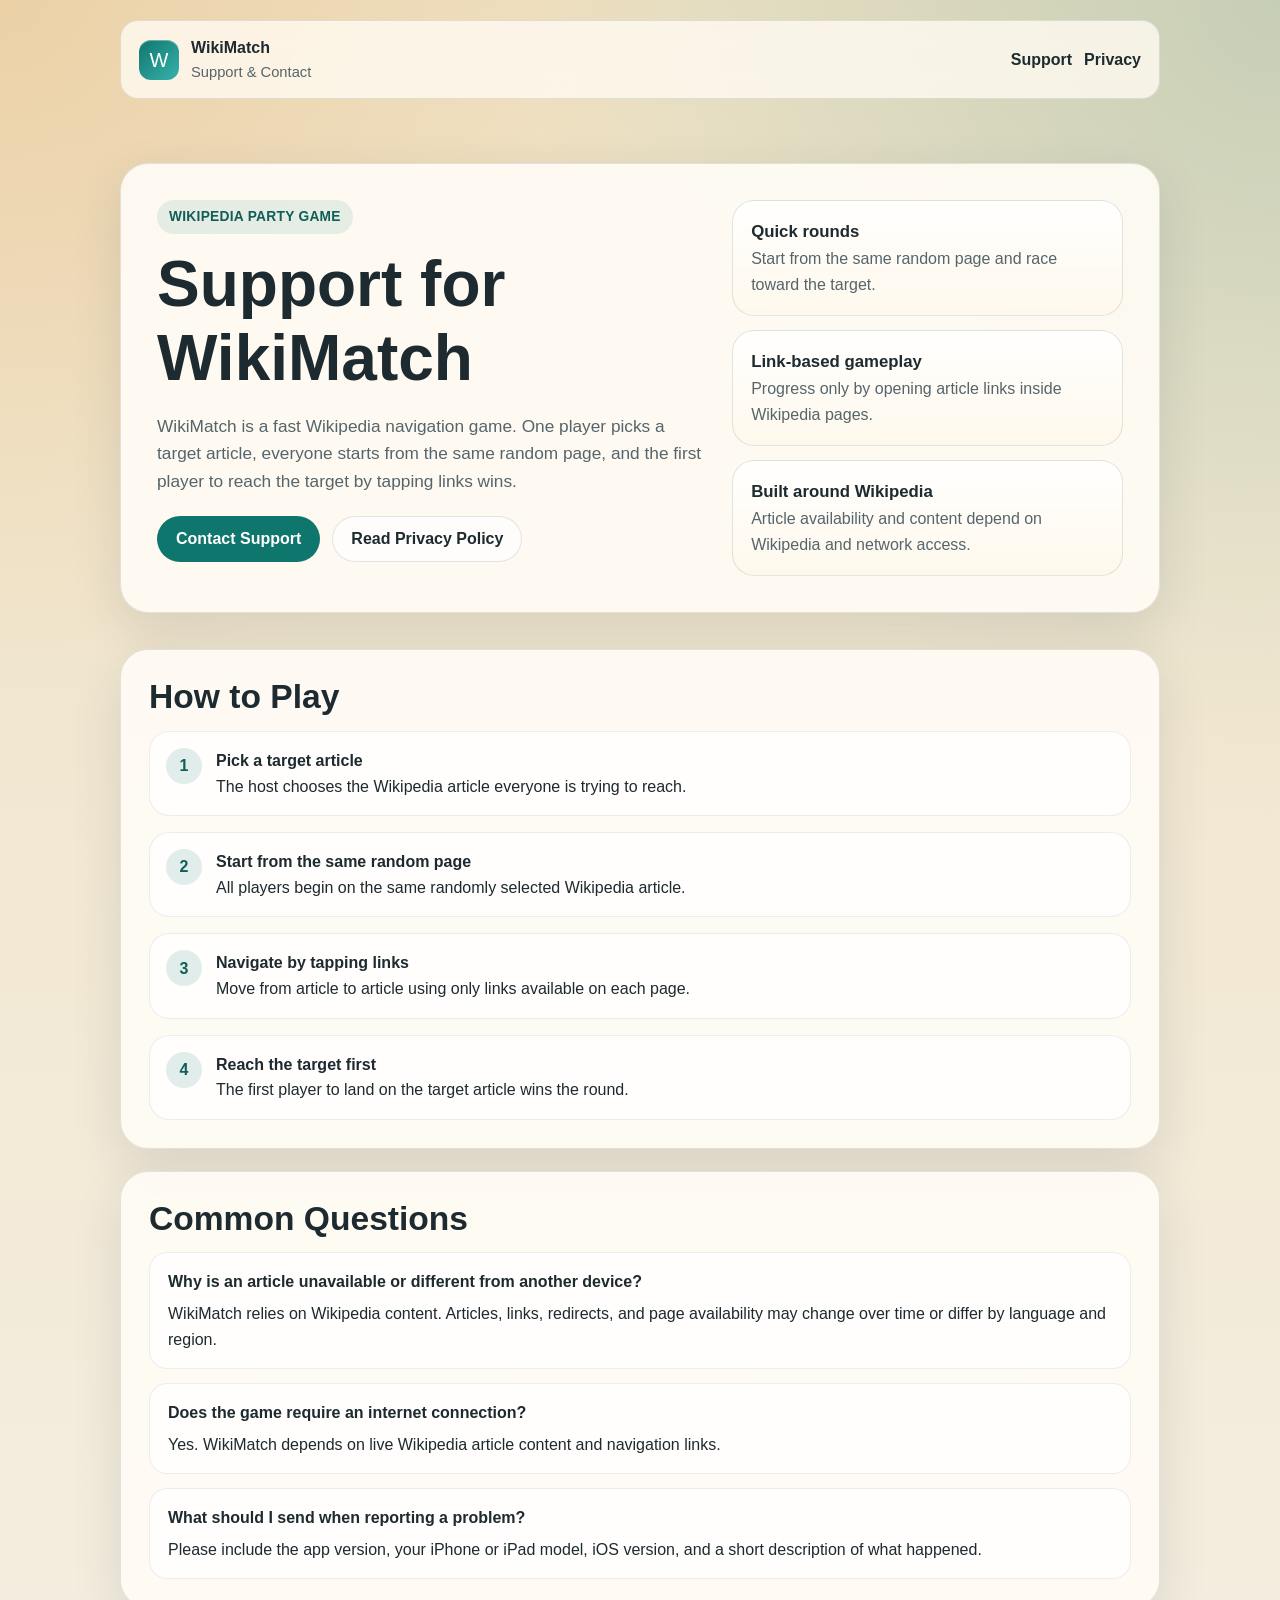
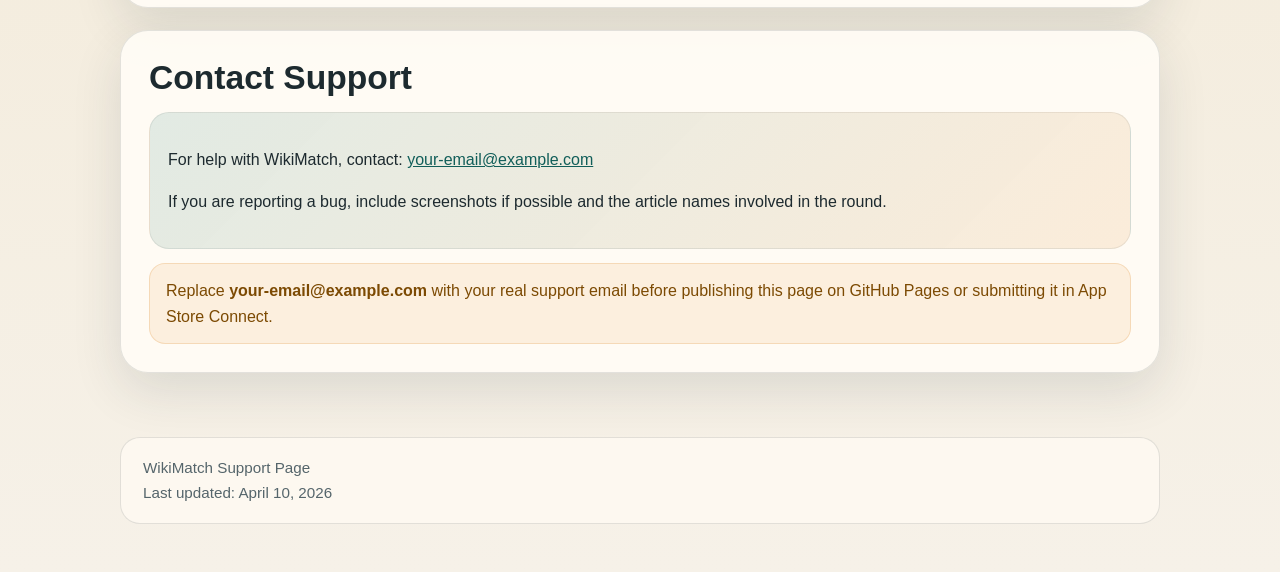
==== index.html @ f8fd6fca "Init" ====
<!DOCTYPE html>
<html lang="en">
  <head>
    <meta charset="UTF-8" />
    <meta name="viewport" content="width=device-width, initial-scale=1.0" />
    <title>WikiMatch Support</title>
    <meta
      name="description"
      content="Support and contact information for WikiMatch, the Wikipedia-based link racing game."
    />
    <link rel="stylesheet" href="styles.css" />
  </head>
  <body>
    <header class="topbar">
      <div class="page-shell topbar-inner">
        <a class="brand" href="index.html">
          <div class="brand-mark">W</div>
          <div class="brand-copy">
            <strong>WikiMatch</strong>
            <span>Support & Contact</span>
          </div>
        </a>
        <nav class="nav" aria-label="Primary">
          <a href="index.html">Support</a>
          <a href="privacy.html">Privacy</a>
        </nav>
      </div>
    </header>

    <main class="page-shell">
      <section class="hero">
        <div class="hero-card">
          <div>
            <span class="eyebrow">Wikipedia party game</span>
            <h1>Support for WikiMatch</h1>
            <p class="lead">
              WikiMatch is a fast Wikipedia navigation game. One player picks a
              target article, everyone starts from the same random page, and the
              first player to reach the target by tapping links wins.
            </p>
            <div class="actions">
              <a class="button button-primary" href="#contact">Contact Support</a>
              <a class="button button-secondary" href="privacy.html">Read Privacy Policy</a>
            </div>
          </div>
          <div class="hero-panel" aria-label="Game overview">
            <div class="panel-card">
              <strong>Quick rounds</strong>
              <span>Start from the same random page and race toward the target.</span>
            </div>
            <div class="panel-card">
              <strong>Link-based gameplay</strong>
              <span>Progress only by opening article links inside Wikipedia pages.</span>
            </div>
            <div class="panel-card">
              <strong>Built around Wikipedia</strong>
              <span>Article availability and content depend on Wikipedia and network access.</span>
            </div>
          </div>
        </div>
      </section>

      <section class="content-grid">
        <article class="content-card">
          <h2>How to Play</h2>
          <div class="steps">
            <div class="step">
              <div class="step-number">1</div>
              <div>
                <strong>Pick a target article</strong>
                <div>The host chooses the Wikipedia article everyone is trying to reach.</div>
              </div>
            </div>
            <div class="step">
              <div class="step-number">2</div>
              <div>
                <strong>Start from the same random page</strong>
                <div>All players begin on the same randomly selected Wikipedia article.</div>
              </div>
            </div>
            <div class="step">
              <div class="step-number">3</div>
              <div>
                <strong>Navigate by tapping links</strong>
                <div>Move from article to article using only links available on each page.</div>
              </div>
            </div>
            <div class="step">
              <div class="step-number">4</div>
              <div>
                <strong>Reach the target first</strong>
                <div>The first player to land on the target article wins the round.</div>
              </div>
            </div>
          </div>
        </article>

        <article class="content-card">
          <h2>Common Questions</h2>
          <div class="faq-list">
            <div class="faq-item">
              <strong>Why is an article unavailable or different from another device?</strong>
              <div>
                WikiMatch relies on Wikipedia content. Articles, links, redirects, and page
                availability may change over time or differ by language and region.
              </div>
            </div>
            <div class="faq-item">
              <strong>Does the game require an internet connection?</strong>
              <div>
                Yes. WikiMatch depends on live Wikipedia article content and navigation links.
              </div>
            </div>
            <div class="faq-item">
              <strong>What should I send when reporting a problem?</strong>
              <div>
                Please include the app version, your iPhone or iPad model, iOS version, and a
                short description of what happened.
              </div>
            </div>
          </div>
        </article>

        <article class="content-card" id="contact">
          <h2>Contact Support</h2>
          <div class="contact-box">
            <p>
              For help with WikiMatch, contact:
              <a href="mailto:your-email@example.com">your-email@example.com</a>
            </p>
            <p>
              If you are reporting a bug, include screenshots if possible and the article names
              involved in the round.
            </p>
          </div>
          <div class="notice">
            Replace <strong>your-email@example.com</strong> with your real support email before
            publishing this page on GitHub Pages or submitting it in App Store Connect.
          </div>
        </article>
      </section>
    </main>

    <footer class="footer">
      <div class="page-shell footer-card">
        <div>WikiMatch Support Page</div>
        <div>Last updated: April 10, 2026</div>
      </div>
    </footer>
  </body>
</html>
---- styles.css ----
:root {
  --bg: #f6f1e8;
  --bg-accent: #efe2c5;
  --surface: rgba(255, 252, 246, 0.92);
  --surface-strong: #fffaf2;
  --text: #1d2a2f;
  --muted: #55656b;
  --border: rgba(29, 42, 47, 0.12);
  --brand: #0f766e;
  --brand-strong: #115e59;
  --highlight: #d97706;
  --shadow: 0 18px 50px rgba(34, 50, 59, 0.12);
  --max-width: 1040px;
}

* {
  box-sizing: border-box;
}

html {
  scroll-behavior: smooth;
}

body {
  margin: 0;
  font-family: "Avenir Next", "Segoe UI", sans-serif;
  color: var(--text);
  background:
    radial-gradient(circle at top left, rgba(217, 119, 6, 0.16), transparent 28%),
    radial-gradient(circle at top right, rgba(15, 118, 110, 0.18), transparent 30%),
    linear-gradient(180deg, var(--bg-accent), var(--bg));
  min-height: 100vh;
  line-height: 1.6;
}

a {
  color: var(--brand-strong);
}

.page-shell {
  width: min(var(--max-width), calc(100% - 32px));
  margin: 0 auto;
}

.topbar {
  padding: 20px 0 8px;
}

.topbar-inner {
  display: flex;
  align-items: center;
  justify-content: space-between;
  gap: 16px;
  padding: 14px 18px;
  border: 1px solid var(--border);
  border-radius: 18px;
  background: rgba(255, 250, 242, 0.8);
  backdrop-filter: blur(12px);
}

.brand {
  display: flex;
  align-items: center;
  gap: 12px;
  text-decoration: none;
  color: var(--text);
}

.brand-mark {
  width: 40px;
  height: 40px;
  border-radius: 12px;
  display: grid;
  place-items: center;
  background: linear-gradient(135deg, var(--brand), #38b2ac);
  color: #fff;
  font-size: 20px;
  box-shadow: inset 0 1px 0 rgba(255, 255, 255, 0.35);
}

.brand-copy strong,
.brand-copy span {
  display: block;
}

.brand-copy span {
  color: var(--muted);
  font-size: 0.92rem;
}

.nav {
  display: flex;
  flex-wrap: wrap;
  gap: 12px;
}

.nav a {
  text-decoration: none;
  color: var(--text);
  font-weight: 600;
}

.hero {
  padding: 56px 0 28px;
}

.hero-card,
.content-card {
  background: var(--surface);
  border: 1px solid var(--border);
  border-radius: 28px;
  box-shadow: var(--shadow);
}

.hero-card {
  display: grid;
  grid-template-columns: 1.4fr 1fr;
  gap: 28px;
  padding: 36px;
}

.eyebrow {
  display: inline-block;
  margin-bottom: 14px;
  padding: 6px 12px;
  border-radius: 999px;
  background: rgba(15, 118, 110, 0.1);
  color: var(--brand-strong);
  font-size: 0.86rem;
  font-weight: 700;
  letter-spacing: 0.02em;
  text-transform: uppercase;
}

h1,
h2,
h3 {
  margin-top: 0;
  line-height: 1.15;
}

h1 {
  margin-bottom: 16px;
  font-size: clamp(2.4rem, 5vw, 4.4rem);
}

h2 {
  margin-bottom: 14px;
  font-size: clamp(1.5rem, 3vw, 2.1rem);
}

.lead {
  max-width: 62ch;
  margin-bottom: 20px;
  font-size: 1.08rem;
  color: var(--muted);
}

.actions {
  display: flex;
  flex-wrap: wrap;
  gap: 12px;
}

.button {
  display: inline-flex;
  align-items: center;
  justify-content: center;
  min-height: 46px;
  padding: 0 18px;
  border-radius: 999px;
  border: 1px solid transparent;
  text-decoration: none;
  font-weight: 700;
}

.button-primary {
  background: var(--brand);
  color: #fff;
}

.button-secondary {
  border-color: var(--border);
  color: var(--text);
  background: rgba(255, 255, 255, 0.65);
}

.hero-panel {
  display: grid;
  gap: 14px;
}

.panel-card {
  padding: 18px;
  border-radius: 22px;
  background: linear-gradient(180deg, rgba(255, 255, 255, 0.88), rgba(255, 248, 236, 0.92));
  border: 1px solid var(--border);
}

.panel-card strong,
.panel-card span {
  display: block;
}

.panel-card strong {
  font-size: 1.05rem;
}

.panel-card span {
  color: var(--muted);
}

.content-grid {
  display: grid;
  gap: 22px;
  padding: 8px 0 64px;
}

.content-card {
  padding: 28px;
}

.steps {
  display: grid;
  gap: 16px;
}

.step {
  display: grid;
  grid-template-columns: auto 1fr;
  gap: 14px;
  align-items: start;
  padding: 16px;
  border-radius: 20px;
  background: rgba(255, 255, 255, 0.72);
  border: 1px solid rgba(29, 42, 47, 0.08);
}

.step-number {
  width: 36px;
  height: 36px;
  border-radius: 50%;
  display: grid;
  place-items: center;
  background: rgba(15, 118, 110, 0.12);
  color: var(--brand-strong);
  font-weight: 800;
}

.faq-list,
.policy-list,
.meta-list {
  display: grid;
  gap: 14px;
}

.faq-item,
.policy-item,
.meta-item {
  padding: 16px 18px;
  border-radius: 18px;
  background: rgba(255, 255, 255, 0.7);
  border: 1px solid rgba(29, 42, 47, 0.08);
}

.faq-item strong,
.policy-item strong,
.meta-item strong {
  display: block;
  margin-bottom: 6px;
}

.contact-box {
  padding: 18px;
  border-radius: 20px;
  background: linear-gradient(135deg, rgba(15, 118, 110, 0.12), rgba(217, 119, 6, 0.11));
  border: 1px solid rgba(29, 42, 47, 0.08);
}

.notice {
  margin-top: 14px;
  padding: 14px 16px;
  border-radius: 16px;
  background: rgba(217, 119, 6, 0.09);
  color: #7c4a03;
  border: 1px solid rgba(217, 119, 6, 0.18);
}

.footer {
  padding: 0 0 48px;
  color: var(--muted);
  font-size: 0.95rem;
}

.footer-card {
  padding: 18px 22px;
  border-radius: 20px;
  border: 1px solid var(--border);
  background: rgba(255, 250, 242, 0.78);
}

@media (max-width: 860px) {
  .hero-card {
    grid-template-columns: 1fr;
  }
}

@media (max-width: 640px) {
  .topbar-inner {
    align-items: flex-start;
    flex-direction: column;
  }

  .hero {
    padding-top: 34px;
  }

  .hero-card,
  .content-card {
    padding: 22px;
    border-radius: 22px;
  }
}
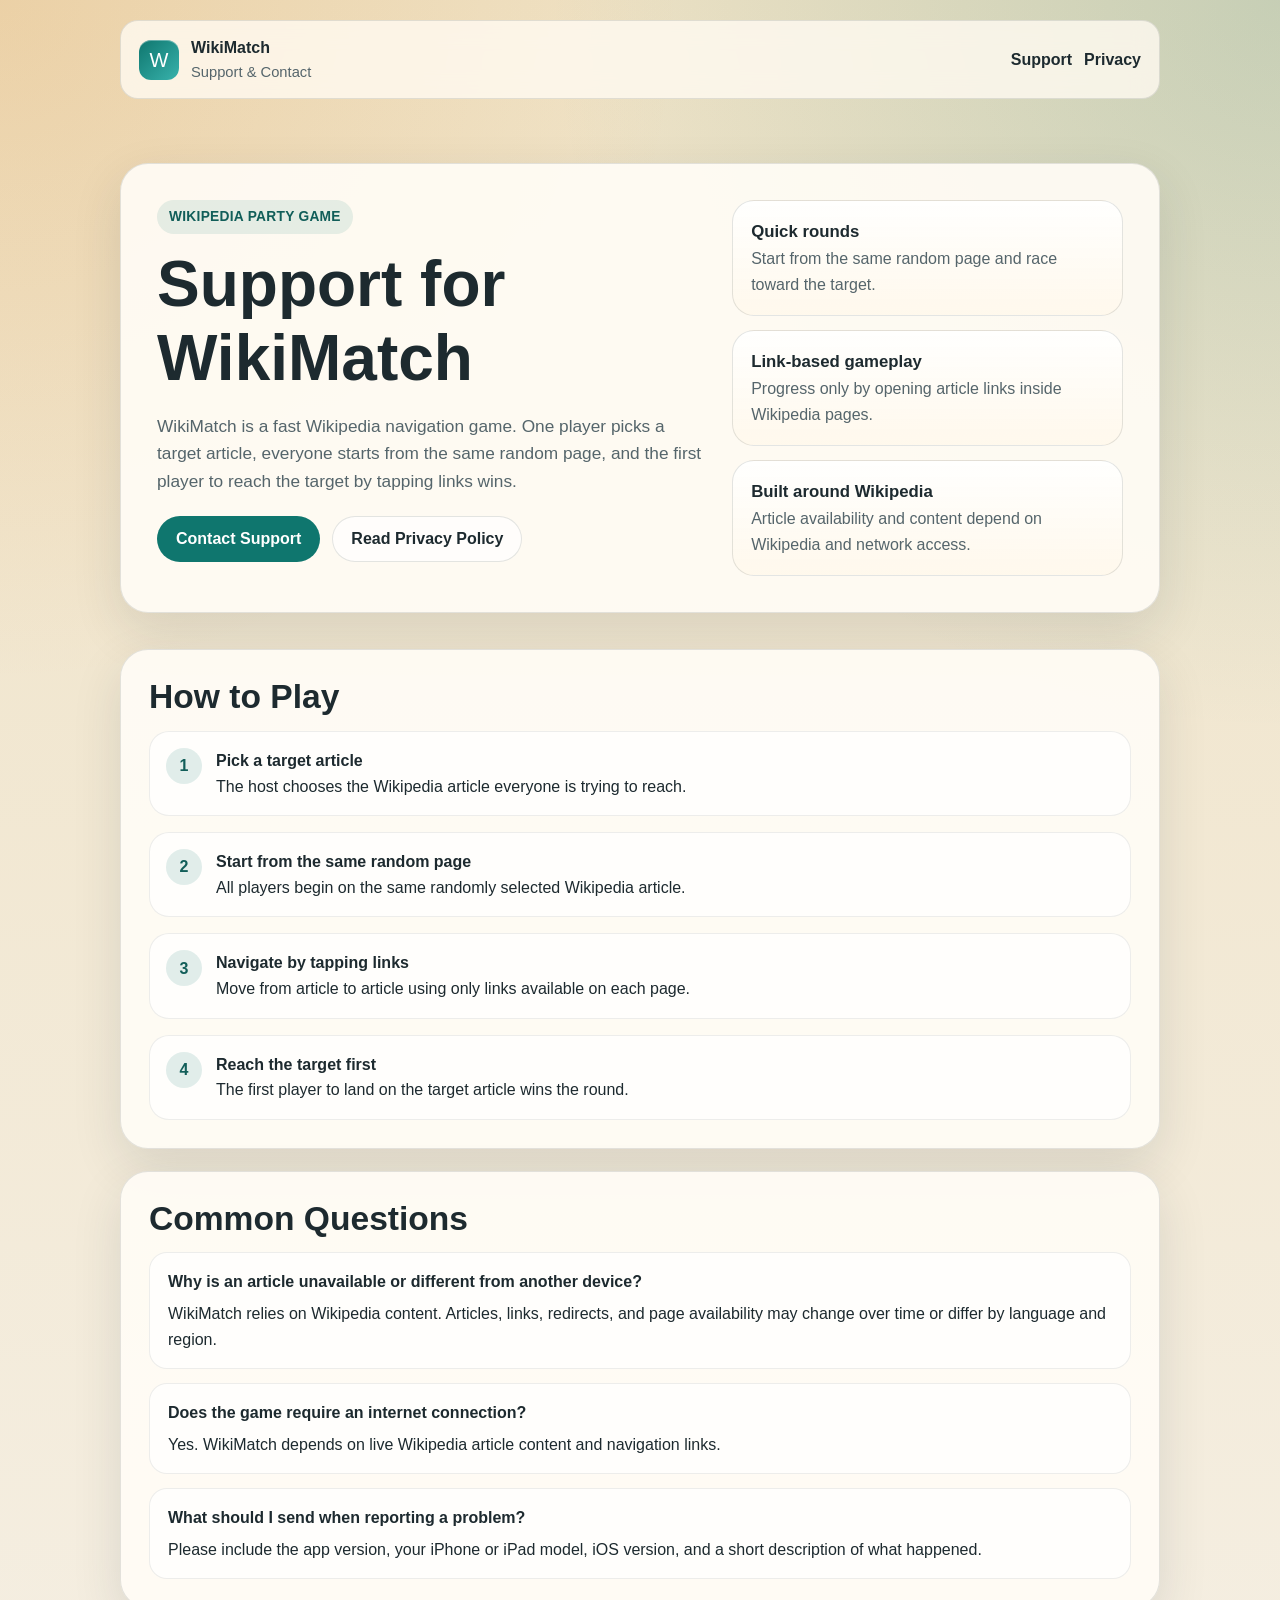
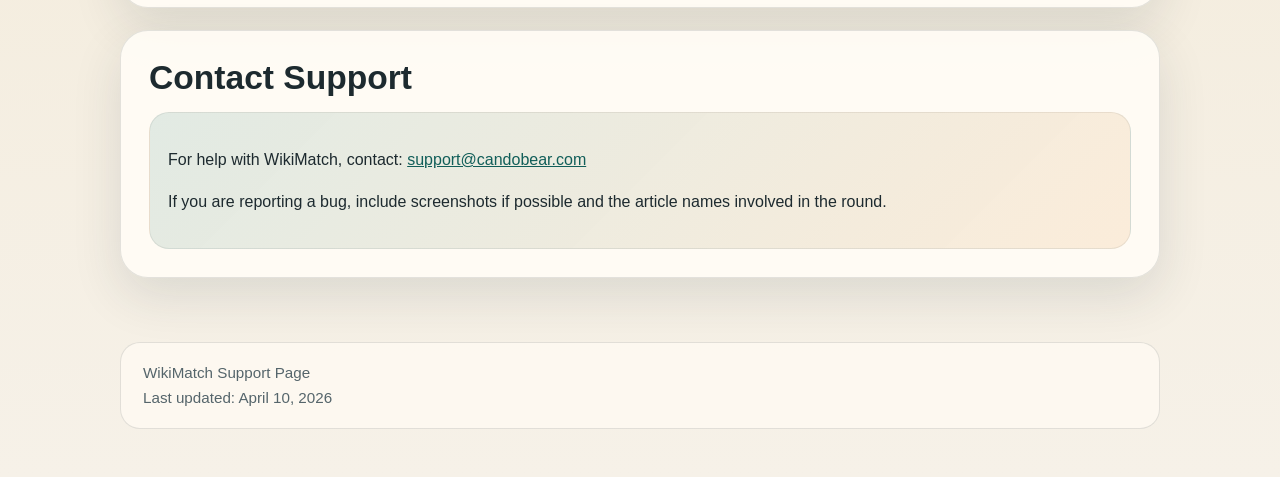
==== commit da4773a4: "Change Email" ====
--- a/index.html
+++ b/index.html
@@ -126,16 +126,12 @@
           <div class="contact-box">
             <p>
               For help with WikiMatch, contact:
-              <a href="mailto:your-email@example.com">your-email@example.com</a>
+              <a href="mailto:support@candobear.com">support@candobear.com</a>
             </p>
             <p>
               If you are reporting a bug, include screenshots if possible and the article names
               involved in the round.
             </p>
-          </div>
-          <div class="notice">
-            Replace <strong>your-email@example.com</strong> with your real support email before
-            publishing this page on GitHub Pages or submitting it in App Store Connect.
           </div>
         </article>
       </section>
